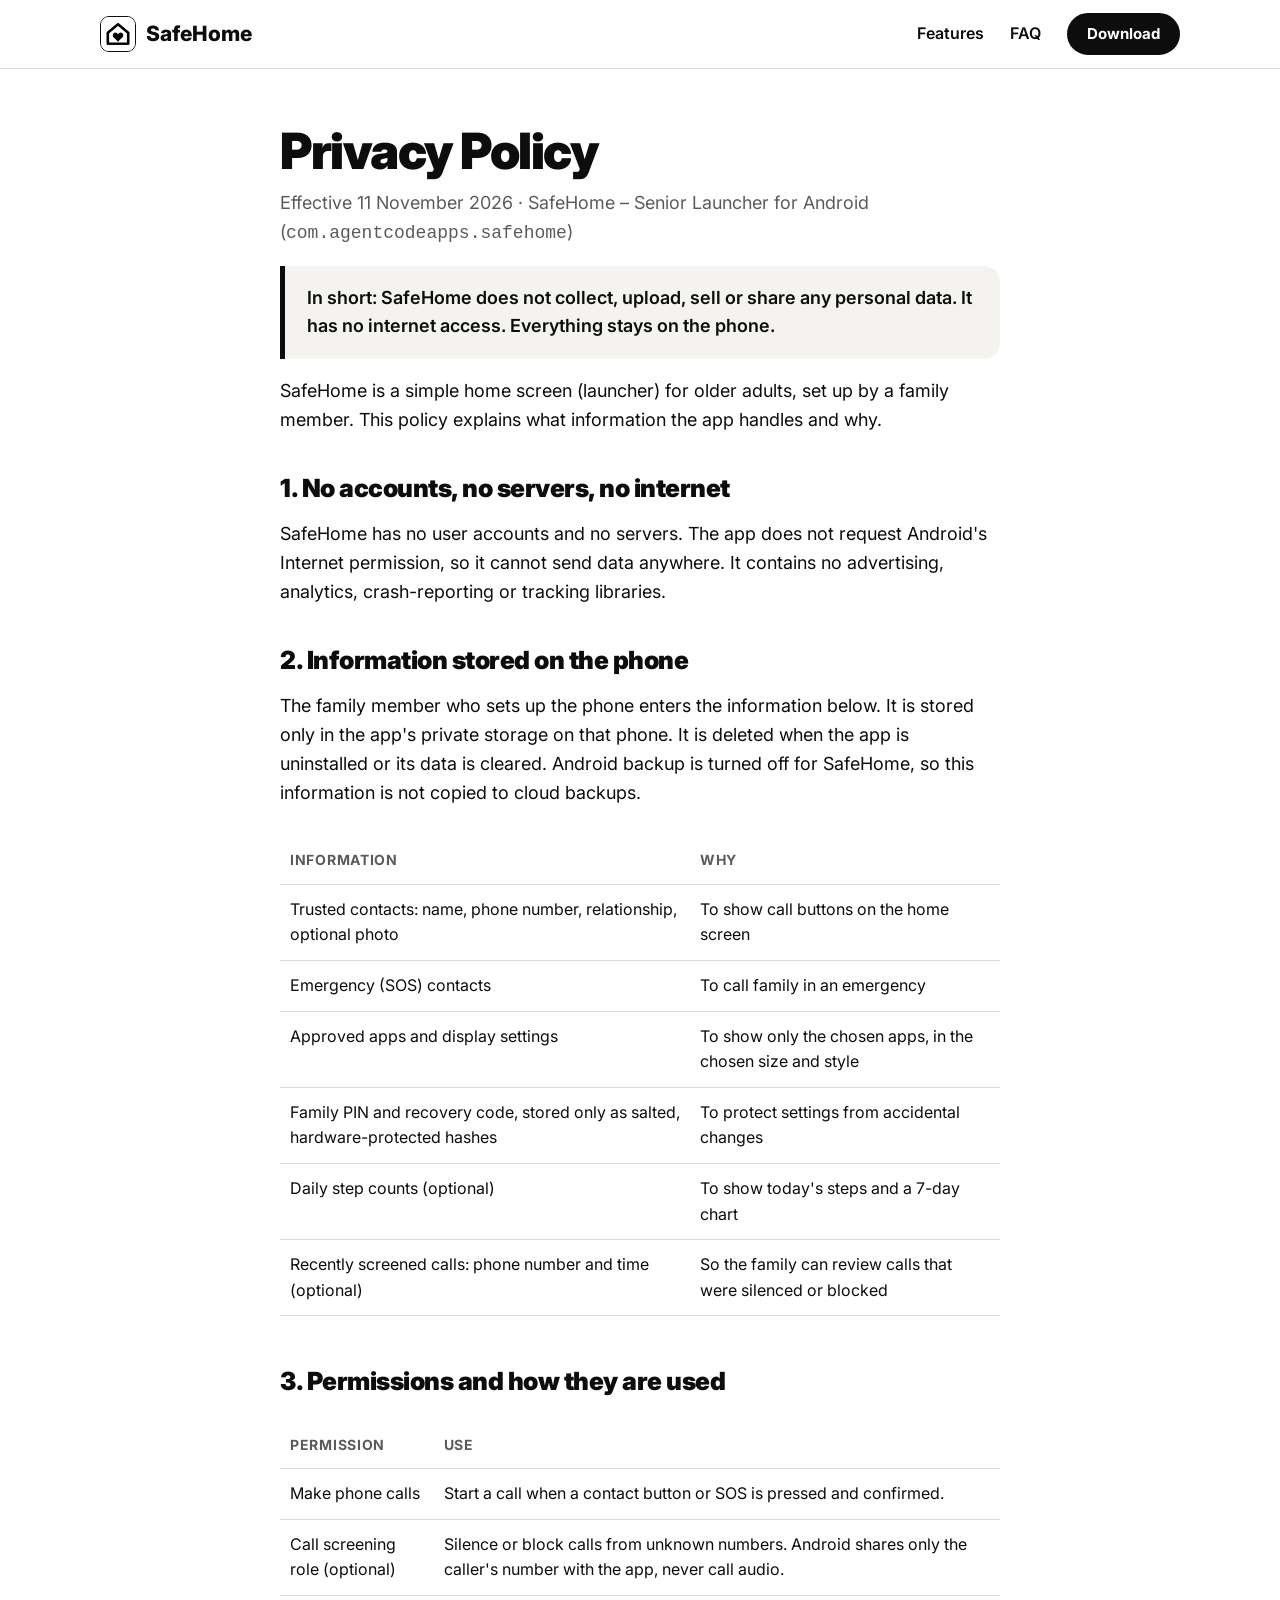
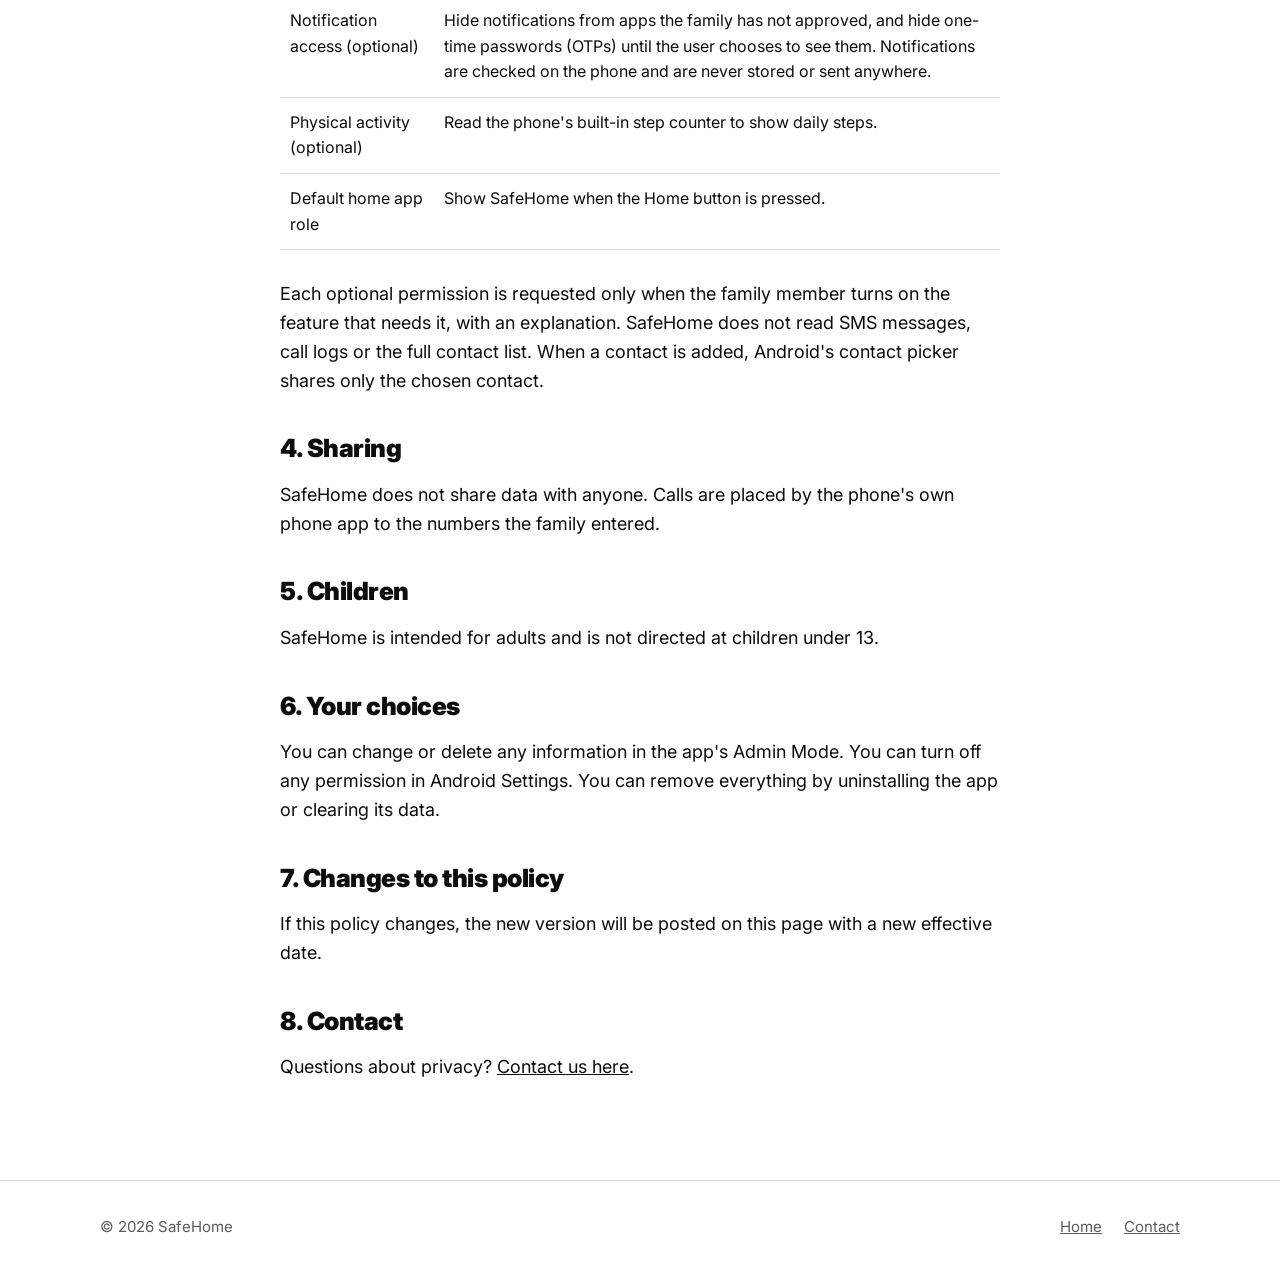
==== privacy.html @ 0b6d16bc "SafeHome landing page and privacy policy Co-Authored-By: Claude Opus 5.5 <noreply@anthropic.com>" ====
<!doctype html>
<html lang="en">
<head>
<meta charset="utf-8">
<meta name="viewport" content="width=device-width, initial-scale=1">
<title>Privacy Policy – SafeHome</title>
<meta name="description" content="SafeHome privacy policy: SafeHome does not collect, upload, sell or share any personal data. Everything stays on the phone.">
<link rel="icon" href="assets/favicon.png">
<link rel="preconnect" href="https://fonts.googleapis.com">
<link rel="preconnect" href="https://fonts.gstatic.com" crossorigin>
<link href="https://fonts.googleapis.com/css2?family=Inter:wght@400;600;700;800;900&display=swap" rel="stylesheet">
<link rel="stylesheet" href="style.css">
</head>
<body>

<header class="top">
  <div class="wrap">
    <a class="brand" href="./"><img src="assets/icon.png" alt="">SafeHome</a>
    <nav class="links">
      <a href="./#features">Features</a>
      <a href="./#faq">FAQ</a>
      <a class="btn small" href="./#download">Download</a>
    </nav>
  </div>
</header>

<main class="doc">
  <h1>Privacy Policy</h1>
  <p class="meta">Effective 11 November 2026 · SafeHome – Senior Launcher for Android (<code>com.agentcodeapps.safehome</code>)</p>

  <p class="summary">In short: SafeHome does not collect, upload, sell or share any personal data. It has no internet access. Everything stays on the phone.</p>

  <p>SafeHome is a simple home screen (launcher) for older adults, set up by a family member. This policy explains what information the app handles and why.</p>

  <h2>1. No accounts, no servers, no internet</h2>
  <p>SafeHome has no user accounts and no servers. The app does not request Android's Internet permission, so it cannot send data anywhere. It contains no advertising, analytics, crash-reporting or tracking libraries.</p>

  <h2>2. Information stored on the phone</h2>
  <p>The family member who sets up the phone enters the information below. It is stored only in the app's private storage on that phone. It is deleted when the app is uninstalled or its data is cleared. Android backup is turned off for SafeHome, so this information is not copied to cloud backups.</p>
  <div class="table-scroll">
  <table>
    <tr><th>Information</th><th>Why</th></tr>
    <tr><td>Trusted contacts: name, phone number, relationship, optional photo</td><td>To show call buttons on the home screen</td></tr>
    <tr><td>Emergency (SOS) contacts</td><td>To call family in an emergency</td></tr>
    <tr><td>Approved apps and display settings</td><td>To show only the chosen apps, in the chosen size and style</td></tr>
    <tr><td>Family PIN and recovery code, stored only as salted, hardware-protected hashes</td><td>To protect settings from accidental changes</td></tr>
    <tr><td>Daily step counts (optional)</td><td>To show today's steps and a 7-day chart</td></tr>
    <tr><td>Recently screened calls: phone number and time (optional)</td><td>So the family can review calls that were silenced or blocked</td></tr>
  </table>
  </div>

  <h2>3. Permissions and how they are used</h2>
  <div class="table-scroll">
  <table>
    <tr><th>Permission</th><th>Use</th></tr>
    <tr><td>Make phone calls</td><td>Start a call when a contact button or SOS is pressed and confirmed.</td></tr>
    <tr><td>Call screening role (optional)</td><td>Silence or block calls from unknown numbers. Android shares only the caller's number with the app, never call audio.</td></tr>
    <tr><td>Notification access (optional)</td><td>Hide notifications from apps the family has not approved, and hide one-time passwords (OTPs) until the user chooses to see them. Notifications are checked on the phone and are never stored or sent anywhere.</td></tr>
    <tr><td>Physical activity (optional)</td><td>Read the phone's built-in step counter to show daily steps.</td></tr>
    <tr><td>Default home app role</td><td>Show SafeHome when the Home button is pressed.</td></tr>
  </table>
  </div>
  <p>Each optional permission is requested only when the family member turns on the feature that needs it, with an explanation. SafeHome does not read SMS messages, call logs or the full contact list. When a contact is added, Android's contact picker shares only the chosen contact.</p>

  <h2>4. Sharing</h2>
  <p>SafeHome does not share data with anyone. Calls are placed by the phone's own phone app to the numbers the family entered.</p>

  <h2>5. Children</h2>
  <p>SafeHome is intended for adults and is not directed at children under 13.</p>

  <h2>6. Your choices</h2>
  <p>You can change or delete any information in the app's Admin Mode. You can turn off any permission in Android Settings. You can remove everything by uninstalling the app or clearing its data.</p>

  <h2>7. Changes to this policy</h2>
  <p>If this policy changes, the new version will be posted on this page with a new effective date.</p>

  <h2>8. Contact</h2>
  <p>Questions about privacy? <a href="https://github.com/Sishin/safehome-app/issues">Contact us here</a>.</p>
</main>

<footer>
  <div class="wrap">
    <span>© 2026 SafeHome</span>
    <nav><a href="./">Home</a><a href="https://github.com/Sishin/safehome-app/issues">Contact</a></nav>
  </div>
</footer>
</body>
</html>
---- style.css ----
:root {
  --ink: #0d0d0d;
  --paper: #ffffff;
  --soft: #f4f3ef;
  --muted: #5b5b57;
  --line: #dddcd6;
  --accent: #c8102e;
  --radius: 22px;
  --max: 1120px;
  color-scheme: light;
}

* { box-sizing: border-box; }
html { scroll-behavior: smooth; }
body {
  margin: 0;
  background: var(--paper);
  color: var(--ink);
  font: 18px/1.6 "Inter", -apple-system, "Segoe UI", Roboto, Arial, sans-serif;
  -webkit-font-smoothing: antialiased;
}
img, video { max-width: 100%; height: auto; display: block; }
a { color: inherit; }
.wrap { max-width: var(--max); margin: 0 auto; padding: 0 20px; }

/* Header */
header.top {
  position: sticky; top: 0; z-index: 10;
  background: rgba(255, 255, 255, .92);
  backdrop-filter: saturate(1.4) blur(10px);
  border-bottom: 1px solid var(--line);
}
header.top .wrap { display: flex; align-items: center; justify-content: space-between; height: 68px; }
.brand { display: flex; align-items: center; gap: 10px; font-weight: 800; font-size: 21px; text-decoration: none; letter-spacing: -.01em; }
.brand img { width: 36px; height: 36px; border-radius: 9px; border: 1.5px solid var(--ink); }
nav.links { display: flex; gap: 26px; align-items: center; font-weight: 600; font-size: 16px; }
nav.links a { text-decoration: none; }
nav.links a:hover { text-decoration: underline; text-underline-offset: 4px; }
@media (max-width: 720px) { nav.links a:not(.btn) { display: none; } }

/* Buttons */
.btn {
  display: inline-flex; align-items: center; justify-content: center; gap: 10px;
  min-height: 52px; padding: 0 24px; border-radius: 999px;
  background: var(--ink); color: var(--paper) !important; font-weight: 700; text-decoration: none !important;
  border: 2px solid var(--ink); transition: transform .15s ease;
}
.btn:hover { transform: translateY(-1px); }
.btn.ghost { background: transparent; color: var(--ink) !important; }
.btn.small { min-height: 42px; padding: 0 18px; font-size: 15px; }
.play-badge img { height: 64px; width: auto; }

/* Hero */
.hero { padding: 72px 0 56px; }
.hero .wrap { display: grid; grid-template-columns: 1.1fr .9fr; gap: 48px; align-items: center; }
.eyebrow { display: inline-block; font-weight: 700; font-size: 14px; letter-spacing: .08em; text-transform: uppercase;
  border: 1.5px solid var(--ink); border-radius: 999px; padding: 4px 14px; margin-bottom: 18px; }
h1 { font-size: clamp(40px, 6vw, 68px); line-height: 1.04; letter-spacing: -.03em; margin: 0 0 20px; font-weight: 900; }
.lead { font-size: 21px; color: var(--muted); margin: 0 0 30px; max-width: 34ch; }
.cta { display: flex; flex-wrap: wrap; gap: 14px; align-items: center; }
.chips { display: flex; flex-wrap: wrap; gap: 10px; margin-top: 28px; padding: 0; list-style: none; }
.chips li { border: 1.5px solid var(--ink); border-radius: 999px; padding: 6px 14px; font-weight: 600; font-size: 15px; }
.hero-phone { justify-self: center; width: min(360px, 100%); }
.hero-phone img { filter: drop-shadow(0 30px 40px rgba(0, 0, 0, .18)); }
@media (max-width: 880px) {
  .hero { padding-top: 44px; }
  .hero .wrap { grid-template-columns: 1fr; }
  .hero-phone { width: min(300px, 80%); }
}

/* Sections */
section { padding: 80px 0; }
section.alt { background: var(--soft); }
h2 { font-size: clamp(30px, 4vw, 44px); line-height: 1.1; letter-spacing: -.02em; margin: 0 0 14px; font-weight: 900; }
.sub { color: var(--muted); font-size: 19px; margin: 0 0 44px; max-width: 60ch; }

/* Problem */
.problems { display: grid; grid-template-columns: repeat(3, 1fr); gap: 18px; }
.problem { background: var(--paper); border: 1.5px solid var(--line); border-radius: var(--radius); padding: 26px; }
.problem strong { display: block; font-size: 20px; margin-bottom: 6px; }
.problem p { margin: 0; color: var(--muted); }
@media (max-width: 820px) { .problems { grid-template-columns: 1fr; } }

/* Features */
.features { display: grid; grid-template-columns: repeat(3, 1fr); gap: 18px; }
.feature { border: 2px solid var(--ink); border-radius: var(--radius); padding: 28px; background: var(--paper); }
.feature .ico { width: 52px; height: 52px; border-radius: 14px; background: var(--ink); color: var(--paper);
  display: grid; place-items: center; margin-bottom: 18px; }
.feature .ico svg { width: 28px; height: 28px; }
.feature h3 { margin: 0 0 8px; font-size: 21px; }
.feature p { margin: 0; color: var(--muted); font-size: 17px; }
@media (max-width: 960px) { .features { grid-template-columns: repeat(2, 1fr); } }
@media (max-width: 620px) { .features { grid-template-columns: 1fr; } }

/* Screenshots */
.shots { display: flex; gap: 18px; overflow-x: auto; scroll-snap-type: x mandatory; padding: 4px 4px 18px; margin: 0 -4px; }
.shots img { flex: 0 0 auto; width: 250px; border-radius: 18px; border: 1.5px solid var(--line); scroll-snap-align: start; }

/* Video */
.video-row { display: grid; grid-template-columns: .8fr 1.2fr; gap: 48px; align-items: center; }
.video-row video { width: min(340px, 100%); border-radius: 26px; background: #000; justify-self: center; }
.steps { counter-reset: s; list-style: none; padding: 0; margin: 0; display: grid; gap: 14px; }
.steps li { counter-increment: s; display: grid; grid-template-columns: 44px 1fr; gap: 14px; align-items: start; font-size: 18px; }
.steps li::before { content: counter(s); width: 44px; height: 44px; border-radius: 50%; border: 2px solid var(--ink);
  display: grid; place-items: center; font-weight: 800; }
.steps li strong { display: block; }
.steps li span { color: var(--muted); font-size: 16px; }
@media (max-width: 820px) { .video-row { grid-template-columns: 1fr; } }

/* Privacy band */
.band { background: var(--ink); color: var(--paper); border-radius: 30px; padding: 48px; display: grid;
  grid-template-columns: 1.3fr 1fr; gap: 32px; align-items: center; }
.band h2 { color: var(--paper); }
.band p { color: #cfcfca; margin: 0; }
.band ul { list-style: none; margin: 0; padding: 0; display: grid; gap: 12px; font-weight: 600; }
.band li::before { content: "✓"; display: inline-block; width: 28px; }
.band a { color: var(--paper); }
@media (max-width: 820px) { .band { grid-template-columns: 1fr; padding: 32px 24px; } }

/* FAQ */
.faq { display: grid; gap: 12px; max-width: 820px; }
.faq details { border: 1.5px solid var(--line); border-radius: 16px; padding: 18px 22px; background: var(--paper); }
.faq summary { font-weight: 700; cursor: pointer; font-size: 19px; list-style: none; display: flex; justify-content: space-between; gap: 16px; }
.faq summary::after { content: "+"; font-size: 24px; line-height: 1; }
.faq details[open] summary::after { content: "–"; }
.faq details p { margin: 12px 0 0; color: var(--muted); }

/* Download */
.download { text-align: center; }
.download .icon { width: 96px; height: 96px; margin: 0 auto 22px; border-radius: 24px; border: 2px solid var(--ink); }
.download .sub { margin-left: auto; margin-right: auto; }
.download .cta { justify-content: center; }
.note { color: var(--muted); font-size: 15px; margin-top: 18px; }

/* Footer */
footer { border-top: 1px solid var(--line); padding: 34px 0 48px; font-size: 15px; color: var(--muted); }
footer .wrap { display: flex; flex-wrap: wrap; justify-content: space-between; gap: 16px; }
footer nav { display: flex; gap: 22px; }

/* Privacy page */
.doc { max-width: 760px; padding: 56px 20px 80px; margin: 0 auto; }
.doc h1 { font-size: clamp(34px, 5vw, 50px); }
.doc h2 { font-size: 25px; margin-top: 40px; }
.doc .meta { color: var(--muted); margin-top: -8px; }
.doc .summary { background: var(--soft); border-left: 5px solid var(--ink); border-radius: 0 16px 16px 0; padding: 18px 22px; font-weight: 600; }
.doc table { width: 100%; border-collapse: collapse; font-size: 16px; margin: 12px 0; }
.doc th, .doc td { text-align: left; vertical-align: top; padding: 12px 10px; border-bottom: 1px solid var(--line); }
.doc th { font-size: 14px; text-transform: uppercase; letter-spacing: .05em; color: var(--muted); }
.table-scroll { overflow-x: auto; }
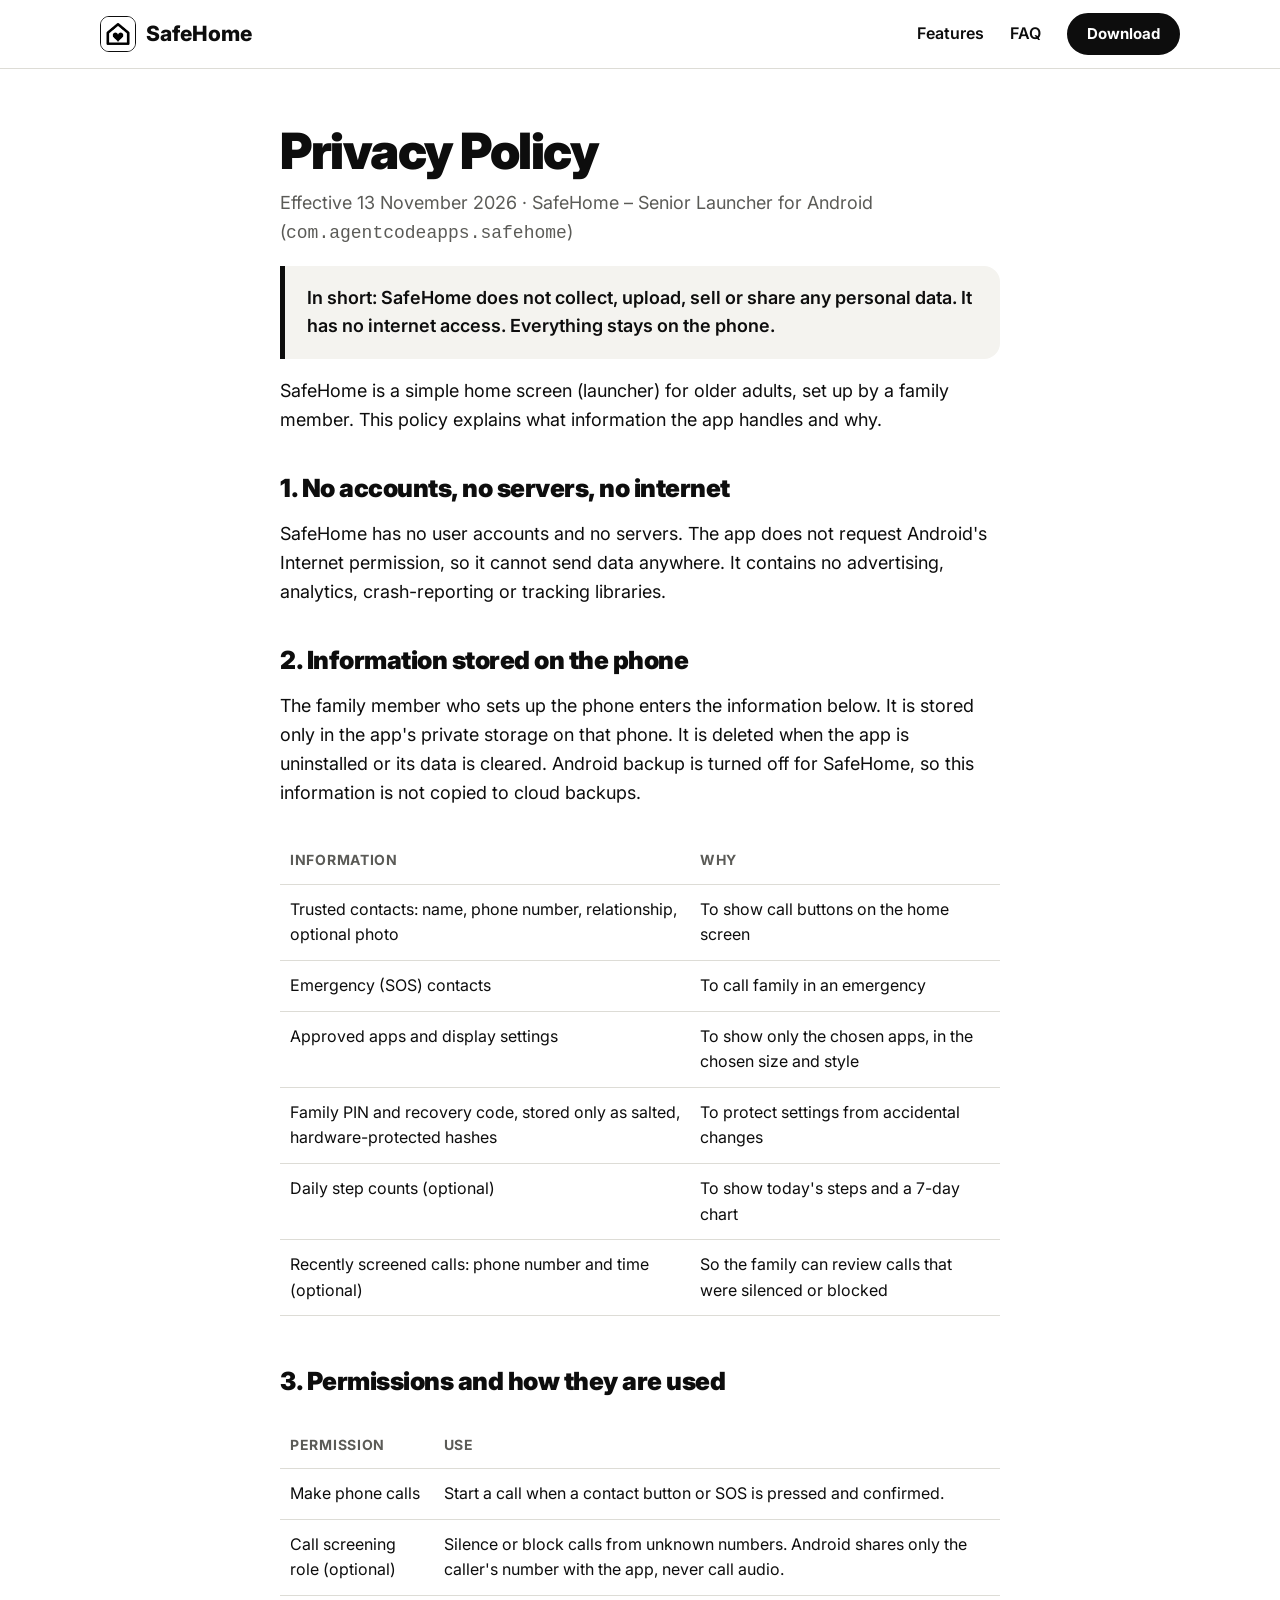
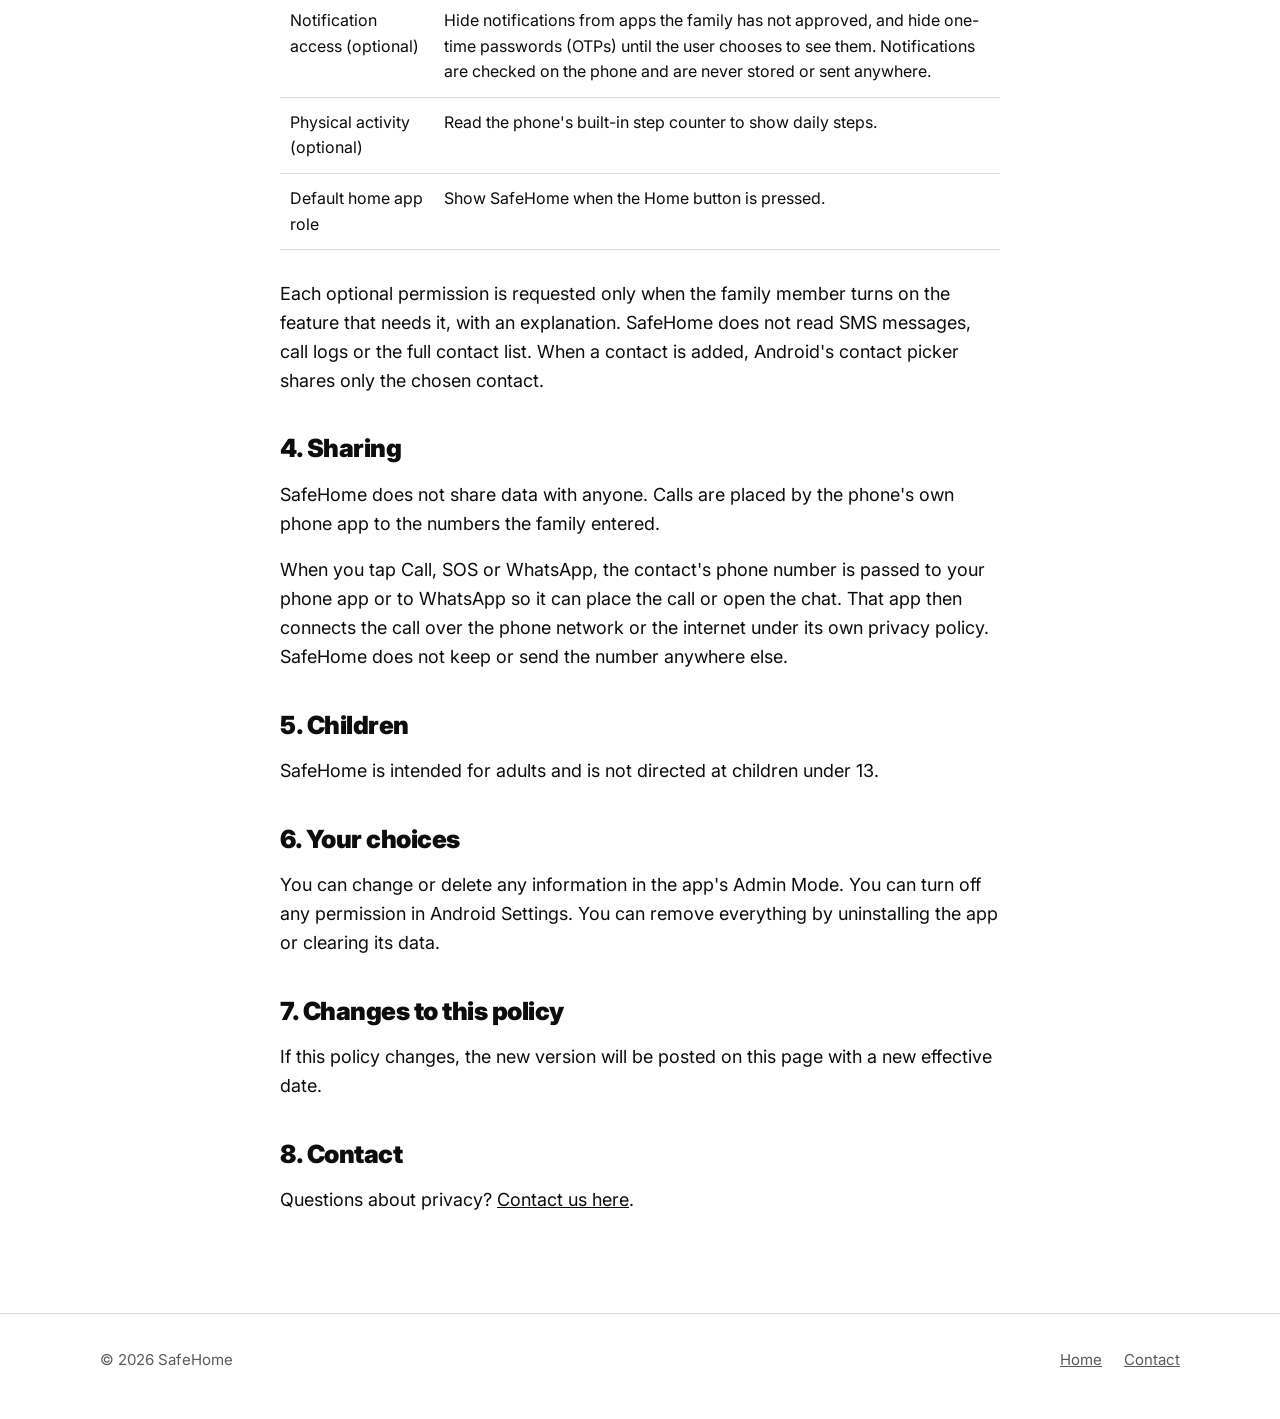
==== commit e620b50c: "Privacy policy: explain numbers passed to the phone app or WhatsApp on tap Co-Authored-By: Claude Op" ====
--- a/privacy.html
+++ b/privacy.html
@@ -26,7 +26,7 @@
 
 <main class="doc">
   <h1>Privacy Policy</h1>
-  <p class="meta">Effective 11 November 2026 · SafeHome – Senior Launcher for Android (<code>com.agentcodeapps.safehome</code>)</p>
+  <p class="meta">Effective 13 November 2026 · SafeHome – Senior Launcher for Android (<code>com.agentcodeapps.safehome</code>)</p>
 
   <p class="summary">In short: SafeHome does not collect, upload, sell or share any personal data. It has no internet access. Everything stays on the phone.</p>
 
@@ -64,6 +64,7 @@
 
   <h2>4. Sharing</h2>
   <p>SafeHome does not share data with anyone. Calls are placed by the phone's own phone app to the numbers the family entered.</p>
+  <p>When you tap Call, SOS or WhatsApp, the contact's phone number is passed to your phone app or to WhatsApp so it can place the call or open the chat. That app then connects the call over the phone network or the internet under its own privacy policy. SafeHome does not keep or send the number anywhere else.</p>
 
   <h2>5. Children</h2>
   <p>SafeHome is intended for adults and is not directed at children under 13.</p>
